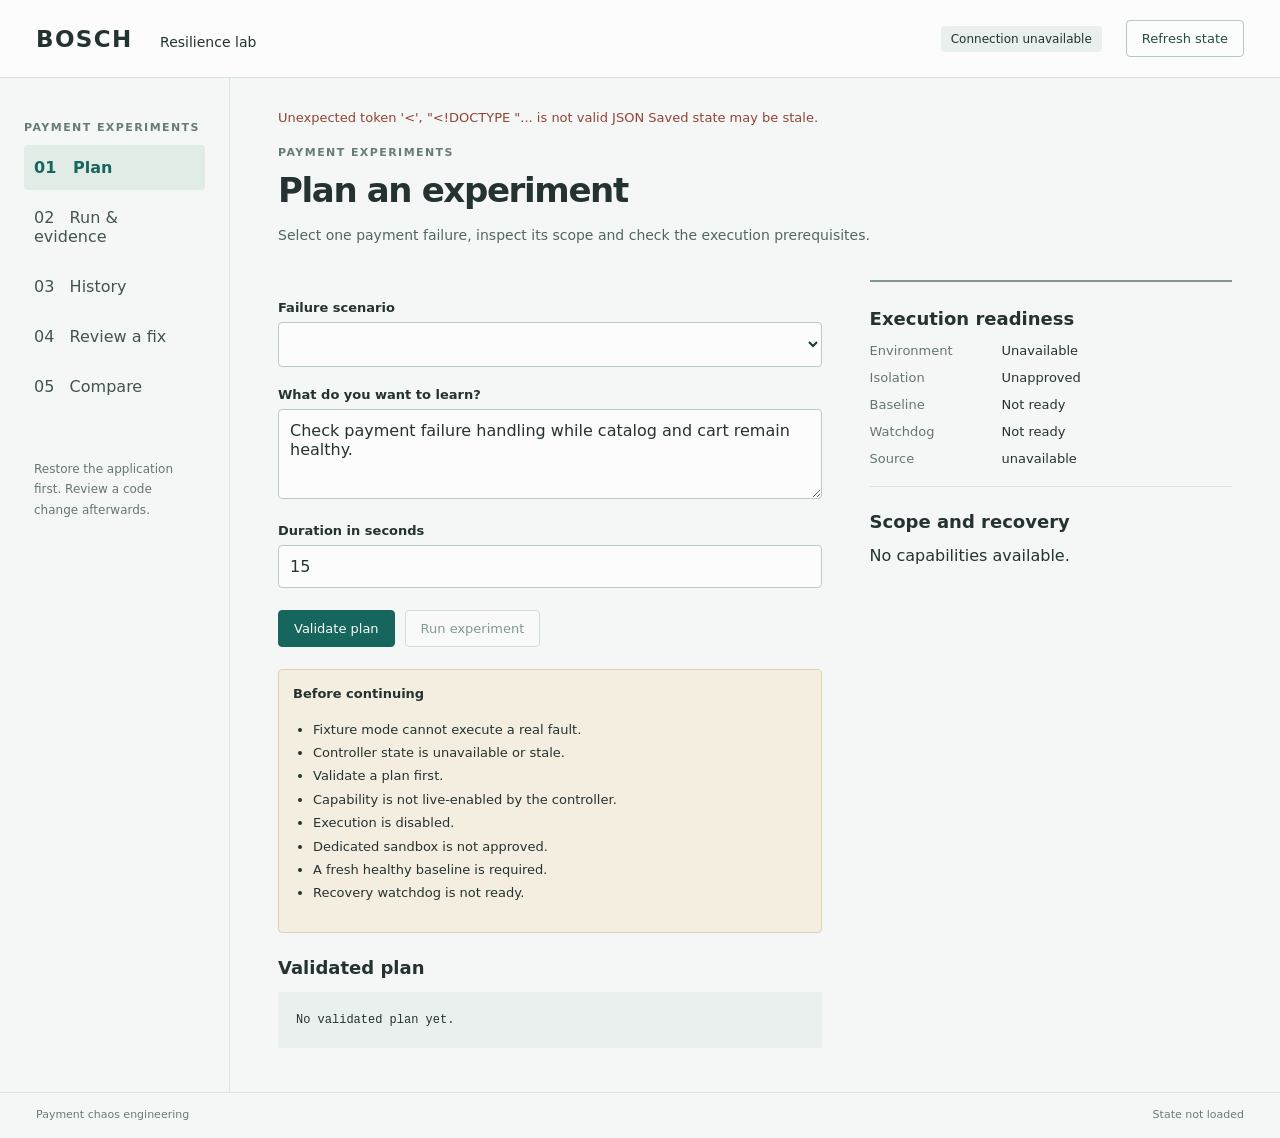
==== workbench/index.html @ 048ea93b "Prepare P5 workbench and P6 isolated patch review integration" ====
<!doctype html>
<html lang="en">
  <head>
    <meta charset="utf-8" />
    <meta name="viewport" content="width=device-width,initial-scale=1" />
    <meta
      http-equiv="Content-Security-Policy"
      content="default-src 'self'; script-src 'self'; style-src 'self'; connect-src 'self'; img-src 'self'; object-src 'none'; base-uri 'none'; frame-src 'none'"
    />
    <title>Bosch · Payment workbench</title>
    <link rel="stylesheet" href="style.css" />
    <script type="module" src="app.mjs"></script>
  </head>
  <body>
    <a class="skip" href="#workspace">Skip to workspace</a>
    <header>
      <a class="brand" href="#plan">BOSCH <span>Resilience lab</span></a
      ><span id="mode" class="tag">Connecting</span
      ><button id="refresh">Refresh state</button>
    </header>
    <div class="shell">
      <nav aria-label="Workbench">
        <p class="nav-label">PAYMENT EXPERIMENTS</p>
        <a href="#plan">01 &nbsp; Plan</a
        ><a href="#run">02 &nbsp; Run & evidence</a
        ><a href="#history">03 &nbsp; History</a
        ><a href="#patch">04 &nbsp; Review a fix</a
        ><a href="#compare">05 &nbsp; Compare</a>
        <p class="nav-note">
          Restore the application first. Review a code change afterwards.
        </p>
      </nav>
      <main id="workspace" tabindex="-1">
        <p id="notice" role="status" aria-live="polite"></p>
        <div id="content"></div>
      </main>
    </div>
    <footer>
      Payment chaos engineering <span id="updated">State not loaded</span>
    </footer>
  </body>
</html>
---- workbench/style.css ----
:root {
  font-family: Inter, system-ui, sans-serif;
  color: #243331;
  background: #f5f7f6;
  --accent: #17665d;
  --line: #dbe3df;
}
* {
  box-sizing: border-box;
}
body {
  margin: 0;
}
header {
  height: 78px;
  display: flex;
  align-items: center;
  gap: 24px;
  padding: 0 36px;
  border-bottom: 1px solid var(--line);
  background: #fbfcfb;
}
.brand {
  font-weight: 750;
  font-size: 23px;
  color: inherit;
  text-decoration: none;
  letter-spacing: 0.06em;
}
.brand span {
  font-weight: 450;
  font-size: 14px;
  letter-spacing: 0;
  margin-left: 18px;
}
.tag {
  margin-left: auto;
  font-size: 12px;
  padding: 6px 10px;
  background: #e8efec;
  border-radius: 4px;
}
.shell {
  display: grid;
  grid-template-columns: 230px minmax(0, 1fr);
  min-height: calc(100vh - 124px);
}
nav {
  padding: 32px 24px;
  border-right: 1px solid var(--line);
}
nav a {
  display: block;
  color: #415450;
  text-decoration: none;
  padding: 13px 10px;
  margin: 5px 0;
  border-radius: 4px;
}
nav a[aria-current="page"] {
  background: #e1ece6;
  color: var(--accent);
  font-weight: 650;
}
.nav-label,
.eyebrow {
  font-size: 11px;
  letter-spacing: 0.13em;
  font-weight: 650;
  color: #667c74;
}
.nav-note {
  font-size: 12px;
  line-height: 1.7;
  margin: 50px 10px 0;
  color: #65776f;
}
main {
  padding: 32px 48px;
  max-width: 1500px;
  width: 100%;
  margin: auto;
}
h1 {
  font-size: 34px;
  letter-spacing: -0.04em;
  font-weight: 650;
  margin: 8px 0 12px;
}
h2 {
  font-size: 18px;
  margin: 24px 0 14px;
}
h3 {
  font-size: 14px;
}
.lead {
  font-size: 14px;
  color: #52665e;
  max-width: 70ch;
  line-height: 1.7;
}
.columns {
  display: grid;
  grid-template-columns: minmax(0, 1.5fr) minmax(280px, 1fr);
  gap: 48px;
  margin-top: 32px;
}
.inspector {
  border-top: 2px solid #80998c;
  padding-top: 2px;
}
label {
  display: block;
  font-size: 13px;
  font-weight: 600;
  margin: 20px 0 7px;
}
input,
textarea,
select {
  width: 100%;
  background: #fbfcfb;
  border: 1px solid #b9cbc1;
  border-radius: 4px;
  padding: 11px;
  color: inherit;
  font: inherit;
}
textarea {
  resize: vertical;
  min-height: 90px;
}
button,
.action {
  font: inherit;
  font-size: 13px;
  cursor: pointer;
  border: 1px solid #b6c9bf;
  border-radius: 4px;
  padding: 10px 15px;
  background: #fbfcfb;
  color: #234d40;
  text-decoration: none;
  display: inline-block;
}
button:hover:not(:disabled),
.action:hover {
  background: #e5eee9;
}
button.primary {
  background: var(--accent);
  border-color: var(--accent);
  color: #fbfcfb;
}
button.danger {
  color: #a5362a;
  border-color: #d4a99f;
}
button:disabled {
  opacity: 0.55;
  cursor: not-allowed;
}
.actions {
  display: flex;
  gap: 10px;
  flex-wrap: wrap;
  margin: 22px 0;
}
.blocked {
  background: #f3eee0;
  border: 1px solid #ded2ad;
  border-radius: 4px;
  padding: 14px;
  font-size: 13px;
  line-height: 1.6;
}
.blocked:empty {
  display: none;
}
#notice {
  font-size: 13px;
  color: #914435;
  min-height: 20px;
  margin: 0 0 16px;
}
.facts {
  display: grid;
  grid-template-columns: 120px 1fr;
  gap: 12px;
  font-size: 13px;
  border-bottom: 1px solid var(--line);
  padding-bottom: 20px;
}
.facts dt {
  color: #65776f;
}
.facts dd {
  margin: 0;
  overflow-wrap: anywhere;
}
ul {
  padding-left: 20px;
  font-size: 13px;
  line-height: 1.8;
}
pre {
  background: #eaf0ed;
  padding: 18px;
  font-size: 12px;
  line-height: 1.7;
  white-space: pre-wrap;
  overflow-wrap: anywhere;
  max-height: 460px;
  overflow: auto;
}
table {
  width: 100%;
  border-collapse: collapse;
  font-size: 13px;
  margin: 22px 0;
}
th {
  text-align: left;
  color: #61756b;
  font-weight: 500;
}
td,
th {
  padding: 14px 10px;
  border-bottom: 1px solid var(--line);
}
.timeline {
  padding: 0;
  list-style: none;
}
.timeline li {
  display: grid;
  grid-template-columns: 34px 160px 1fr;
  gap: 12px;
  padding: 16px 0;
  border-bottom: 1px solid var(--line);
}
.muted {
  color: #6b7f75;
  font-size: 12px;
}
.empty {
  padding: 35px 0;
  color: #62776e;
}
.split {
  display: flex;
  justify-content: space-between;
  gap: 12px;
  align-items: center;
}
.scroll {
  overflow-x: auto;
}
footer {
  height: 46px;
  border-top: 1px solid var(--line);
  display: flex;
  justify-content: space-between;
  padding: 15px 36px;
  font-size: 11px;
  color: #687c72;
}
.skip {
  position: absolute;
  top: -100px;
}
.skip:focus {
  top: 5px;
  z-index: 5;
  background: #fbfcfb;
  padding: 12px;
}
:focus-visible {
  outline: 3px solid #248576;
  outline-offset: 3px;
}
#content {
  animation: enter 0.16s ease-out;
}
@keyframes enter {
  from {
    opacity: 0.6;
    transform: translateY(3px);
  }
  to {
    opacity: 1;
    transform: translateY(0);
  }
}
@media (max-width: 850px) {
  header {
    padding: 16px;
    height: auto;
    gap: 12px;
    flex-wrap: wrap;
  }
  .brand span {
    display: none;
  }
  .shell {
    display: block;
  }
  nav {
    padding: 10px 14px;
    display: flex;
    flex-wrap: wrap;
    border-right: 0;
    border-bottom: 1px solid var(--line);
  }
  nav a {
    font-size: 12px;
    padding: 9px;
  }
  .nav-label,
  .nav-note {
    display: none;
  }
  main {
    padding: 24px 18px;
  }
  .columns {
    grid-template-columns: 1fr;
    gap: 16px;
  }
  .timeline li {
    grid-template-columns: 24px 1fr;
  }
  .timeline li span:last-child {
    grid-column: 2;
  }
  h1 {
    font-size: 28px;
  }
  footer {
    height: auto;
    padding: 14px 18px;
    gap: 15px;
  }
}
@media (prefers-reduced-motion: reduce) {
  #content {
    animation: none;
  }
}
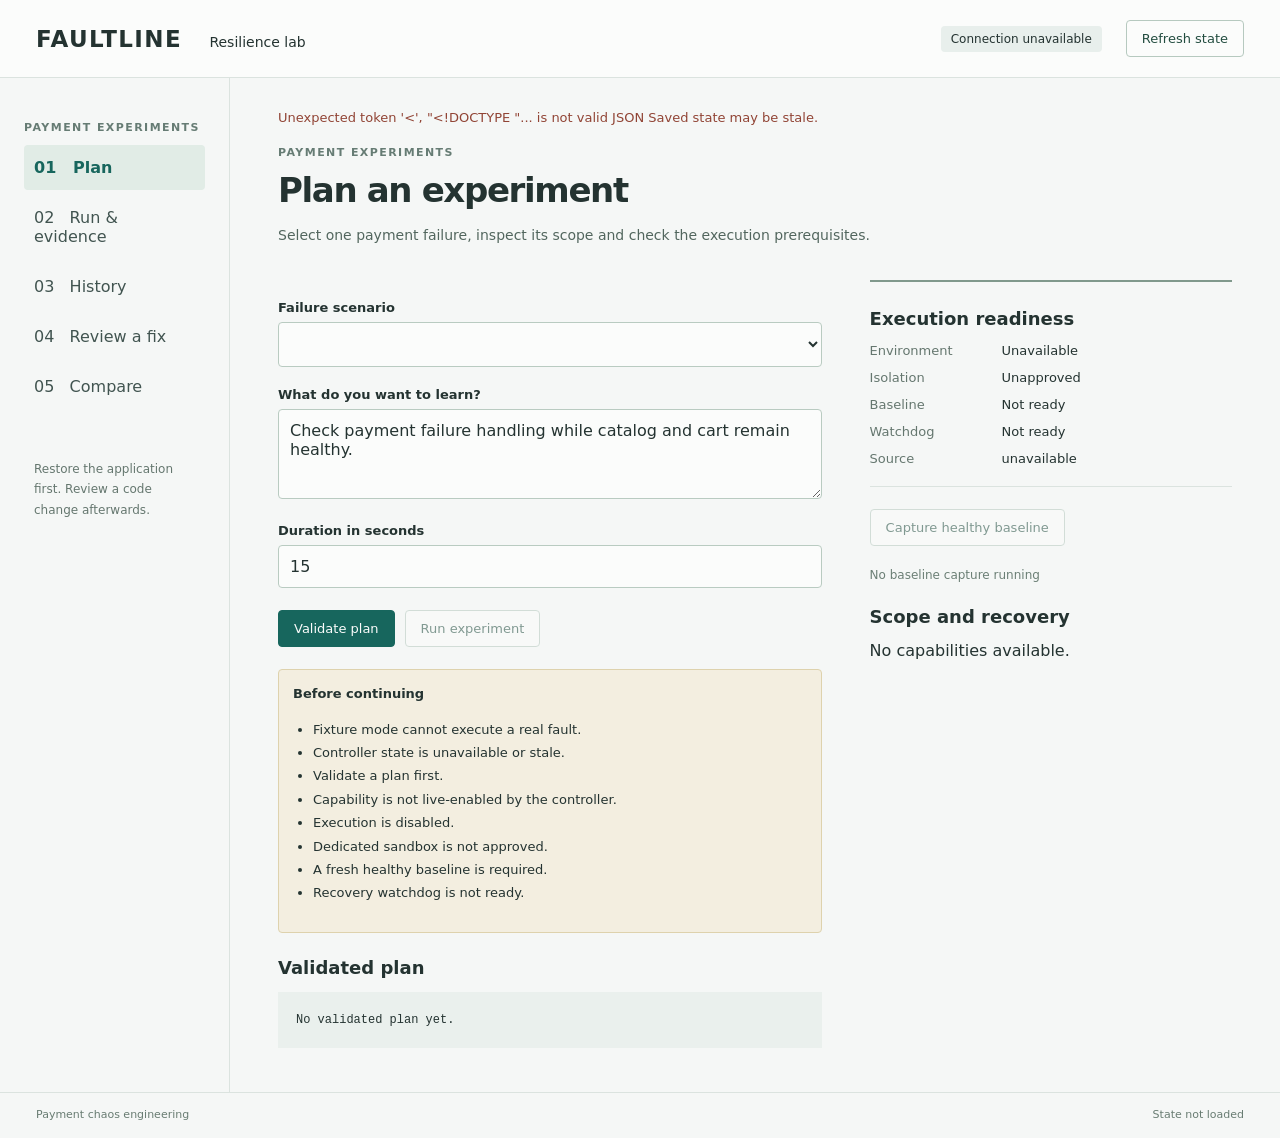
==== commit 05bdcd33: "Rename the project to Faultline Removes every Bosch and hackathon reference so the repository stands" ====
--- a/workbench/index.html
+++ b/workbench/index.html
@@ -7,14 +7,14 @@
       http-equiv="Content-Security-Policy"
       content="default-src 'self'; script-src 'self'; style-src 'self'; connect-src 'self'; img-src 'self'; object-src 'none'; base-uri 'none'; frame-src 'none'"
     />
-    <title>Bosch · Payment workbench</title>
+    <title>Faultline · Payment workbench</title>
     <link rel="stylesheet" href="style.css" />
     <script type="module" src="app.mjs"></script>
   </head>
   <body>
     <a class="skip" href="#workspace">Skip to workspace</a>
     <header>
-      <a class="brand" href="#plan">BOSCH <span>Resilience lab</span></a
+      <a class="brand" href="#plan">FAULTLINE <span>Resilience lab</span></a
       ><span id="mode" class="tag">Connecting</span
       ><button id="refresh">Refresh state</button>
     </header>
